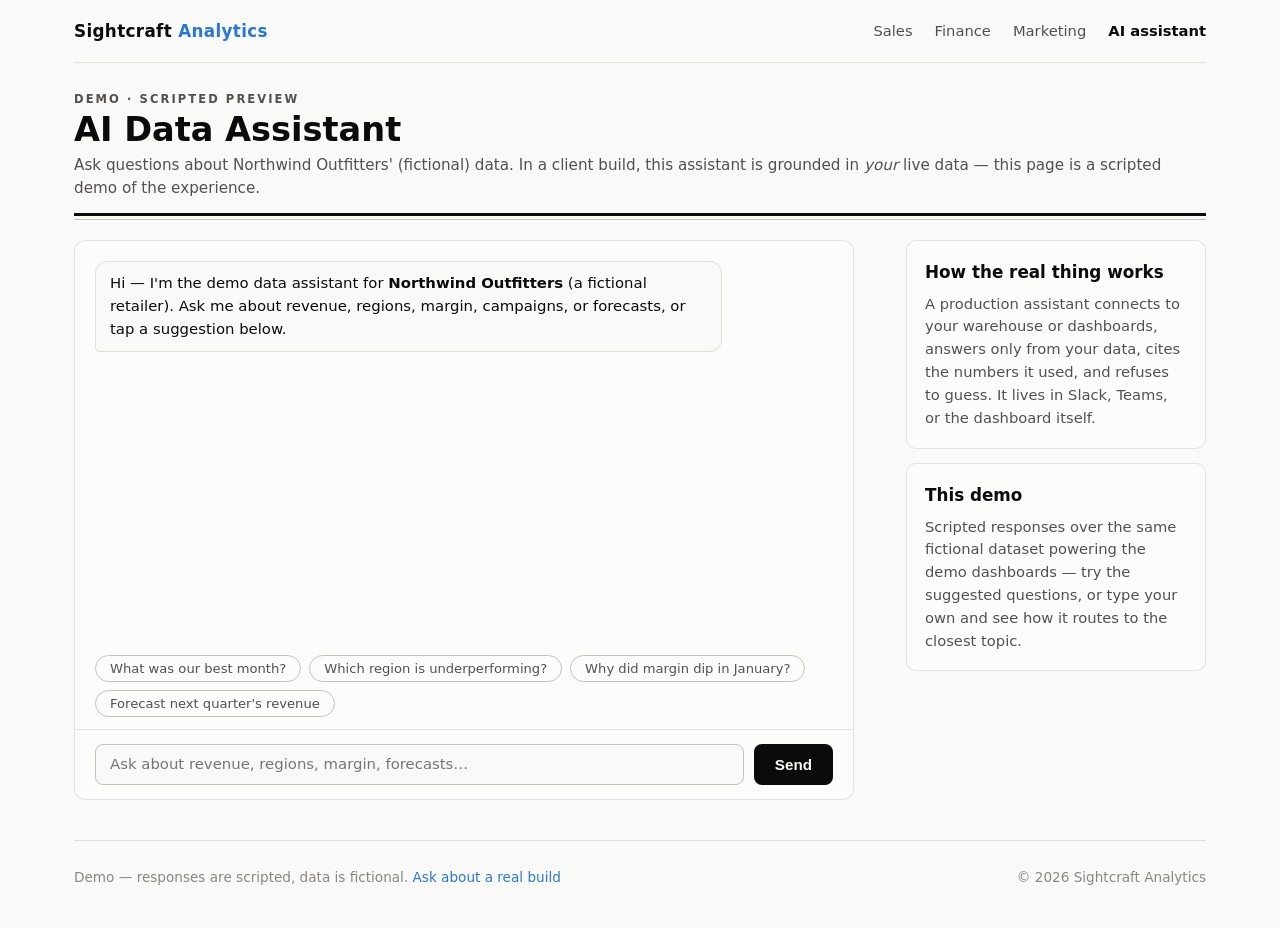
==== chatbot.html @ 7fbf03e6 "Add Sightcraft Analytics showcase site Landing page, three interactive demo dashboards (sales, finan" ====
<!DOCTYPE html>
<html lang="en">
<head>
<meta charset="utf-8">
<meta name="viewport" content="width=device-width, initial-scale=1">
<title>AI Data Assistant — Sightcraft Analytics demo</title>
<link rel="stylesheet" href="assets/style.css">
</head>
<body>
<div class="wrap">

  <header class="nav">
    <a class="brand" href="index.html">Sightcraft<span>&nbsp;Analytics</span></a>
    <nav>
      <a href="dashboards/sales.html">Sales</a>
      <a href="dashboards/finance.html">Finance</a>
      <a href="dashboards/marketing.html">Marketing</a>
      <a href="chatbot.html" class="active">AI assistant</a>
    </nav>
  </header>

  <div style="padding-top:28px; margin-bottom:20px">
    <div class="kicker">Demo · Scripted preview</div>
    <div class="report-title">AI Data Assistant</div>
    <div class="report-sub">Ask questions about Northwind Outfitters' (fictional)
      data. In a client build, this assistant is grounded in <em>your</em> live
      data — this page is a scripted demo of the experience.</div>
    <div class="rule"></div>
    <div class="rule-thin"></div>
  </div>

  <div class="grid" style="grid-template-columns: 1fr 300px; gap:20px; align-items:start">
    <div class="chat-shell">
      <div class="chat-log" id="log"></div>
      <div class="chat-suggest" id="suggest"></div>
      <div class="chat-input-row">
        <input id="q" type="text" placeholder="Ask about revenue, regions, margin, forecasts…"
               autocomplete="off">
        <button class="btn btn-primary" id="send">Send</button>
      </div>
    </div>

    <div>
      <div class="card" style="margin-bottom:14px">
        <h3>How the real thing works</h3>
        <p>A production assistant connects to your warehouse or dashboards,
        answers only from your data, cites the numbers it used, and refuses to
        guess. It lives in Slack, Teams, or the dashboard itself.</p>
      </div>
      <div class="card">
        <h3>This demo</h3>
        <p>Scripted responses over the same fictional dataset powering the demo
        dashboards — try the suggested questions, or type your own and see how
        it routes to the closest topic.</p>
      </div>
    </div>
  </div>

  <footer>
    <div class="foot-grid">
      <div>Demo — responses are scripted, data is fictional. <a href="index.html#contact">Ask about a real build</a></div>
      <div>© 2026 Sightcraft Analytics</div>
    </div>
  </footer>

</div>

<script src="assets/charts.js"></script>
<script src="assets/data.js"></script>
<script>
  const log = document.getElementById("log");
  const suggestBox = document.getElementById("suggest");
  const input = document.getElementById("q");

  const totals = DATA.months.map((_, i) =>
    Object.values(DATA.sales.revenueByRegion).reduce((a, s) => a + s[i], 0));

  const ANSWERS = [
    {
      keys: ["best month", "highest revenue", "peak"],
      label: "What was our best month?",
      html: () => `<strong>December</strong> was the best month of the trailing
        year at <strong>$1.32M</strong> — 12% above the monthly average, driven by
        the holiday peak in the West region ($521K). August is the strongest
        non-holiday month at $1.39M and still climbing.`,
      chart: () => ({ type: "spark", values: totals }),
    },
    {
      keys: ["region", "underperform", "west", "east", "central"],
      label: "Which region is underperforming?",
      html: () => `<strong>East</strong> is the laggard: August revenue of
        <strong>$396K</strong> is up just 8.5% year-over-year vs. West's 43.7%.
        It's also the only region that declined month-over-month (−1.2%). The gap
        is concentrated in the Footwear category — worth a deeper cohort look.`,
      chart: () => ({ type: "spark", values: DATA.sales.revenueByRegion.East }),
    },
    {
      keys: ["margin", "profit", "dip"],
      label: "Why did margin dip in January?",
      html: () => `Gross margin fell from <strong>43.4%</strong> in December to
        <strong>41.5%</strong> in January. Two drivers: post-holiday markdowns on
        Apparel (−1.3pts) and higher freight on restocking (−0.6pts). Margin
        recovered to 44.2% by August as markdowns rolled off.`,
      chart: () => ({ type: "spark", values: DATA.finance.grossMarginPct }),
    },
    {
      keys: ["forecast", "next quarter", "predict", "projection"],
      label: "Forecast next quarter's revenue",
      html: () => `Based on trend plus seasonality, Sep–Nov revenue projects to
        <strong>$4.31M ± $0.19M</strong> (vs. $4.13M last year, +4.4%). West
        carries most of the growth; the model assumes no new store openings.
        <em>In a client build this runs on a real forecasting model, refreshed
        with every data load.</em>`,
      chart: () => ({ type: "spark", values: [...totals, 1408, 1432, 1470] }),
    },
    {
      keys: ["campaign", "roas", "marketing", "ads", "spend"],
      label: "Which campaigns are paying off?",
      html: () => `Email is the quiet winner: <strong>Loyalty Re-engage</strong>
        returned <strong>12.1×</strong> on $3.4K spend. Among paid campaigns,
        Summer Trail Sale leads at 3.9×, while <strong>Back to School (2.4×)</strong>
        is below the 3× target — candidates for creative refresh or budget shift.`,
    },
    {
      keys: ["receivable", "aging", "cash", "owed", "ar "],
      label: "How healthy are our receivables?",
      html: () => `Reasonably healthy: <strong>66.3%</strong> of the $772.7K
        outstanding is current, and only <strong>$48.3K (6.3%)</strong> is past
        60 days — down 8.6% from July. Two accounts make up most of the 90+
        bucket; a reminder sequence is the cheap fix.`,
    },
  ];

  const FALLBACK = `I don't have that in this scripted demo — try one of the
    suggested questions below. <em>A production assistant would query your live
    data to answer this, or tell you clearly when the data can't support an
    answer.</em>`;

  function addMsg(cls, html) {
    const d = document.createElement("div");
    d.className = `msg ${cls}`;
    d.innerHTML = html;
    log.appendChild(d);
    log.scrollTop = log.scrollHeight;
    return d;
  }

  function answer(text) {
    addMsg("user", text);
    const typing = addMsg("bot typing", "Analyzing…");
    const t = text.toLowerCase();
    const hit = ANSWERS.find(a => a.keys.some(k => t.includes(k)));
    setTimeout(() => {
      typing.classList.remove("typing");
      let html = hit ? hit.html() : FALLBACK;
      if (hit && hit.chart) {
        const c = hit.chart();
        html += `<div class="msg-chart">${Charts.sparkSVG(c.values, Charts.css("--accent"), 220, 44)}</div>`;
      }
      typing.innerHTML = html;
      log.scrollTop = log.scrollHeight;
    }, 700);
  }

  // suggestion chips
  ANSWERS.slice(0, 4).forEach(a => {
    const b = document.createElement("button");
    b.className = "chip";
    b.textContent = a.label;
    b.addEventListener("click", () => answer(a.label));
    suggestBox.appendChild(b);
  });

  function submit() {
    const v = input.value.trim();
    if (!v) return;
    input.value = "";
    answer(v);
  }
  document.getElementById("send").addEventListener("click", submit);
  input.addEventListener("keydown", (e) => { if (e.key === "Enter") submit(); });

  addMsg("bot", `Hi — I'm the demo data assistant for
    <strong>Northwind Outfitters</strong> (a fictional retailer). Ask me about
    revenue, regions, margin, campaigns, or forecasts, or tap a suggestion below.`);
</script>

<style>
  @media (max-width: 800px) {
    .grid[style*="300px"] { grid-template-columns: 1fr !important; }
  }
</style>
</body>
</html>
---- assets/style.css ----
/* Sightcraft Analytics — shared styles
   Editorial report aesthetic: cream surfaces, hairline rules, system sans. */

:root {
  color-scheme: light;
  --bg: #f9f9f7;
  --surface: #fcfcfb;
  --ink: #0b0b0b;
  --ink-2: #52514e;
  --muted: #898781;
  --grid: #e1e0d9;
  --baseline: #c3c2b7;
  --border: rgba(11, 11, 11, 0.10);
  --accent: #2a78d6;
  --good: #006300;
  --bad: #d03b3b;
  /* categorical series slots (fixed order — never cycled) */
  --s1: #2a78d6; --s2: #eb6834; --s3: #1baf7a; --s4: #eda100;
  --s5: #e87ba4; --s6: #008300; --s7: #4a3aa7; --s8: #e34948;
  /* sequential ramp for heatmaps (low → high) */
  --heat-1: #cde2fb; --heat-2: #9ec5f4; --heat-3: #6da7ec;
  --heat-4: #3987e5; --heat-5: #256abf; --heat-6: #184f95;
}

@media (prefers-color-scheme: dark) {
  :root {
    color-scheme: dark;
    --bg: #0d0d0d;
    --surface: #1a1a19;
    --ink: #ffffff;
    --ink-2: #c3c2b7;
    --muted: #898781;
    --grid: #2c2c2a;
    --baseline: #383835;
    --border: rgba(255, 255, 255, 0.10);
    --accent: #3987e5;
    --good: #0ca30c;
    --bad: #e66767;
    --s1: #3987e5; --s2: #d95926; --s3: #199e70; --s4: #c98500;
    --s5: #d55181; --s6: #008300; --s7: #9085e9; --s8: #e66767;
    /* on dark, high magnitude = lighter (attention) */
    --heat-1: #184f95; --heat-2: #1c5cab; --heat-3: #2a78d6;
    --heat-4: #3987e5; --heat-5: #6da7ec; --heat-6: #9ec5f4;
  }
}

* { box-sizing: border-box; }

body {
  margin: 0;
  background: var(--bg);
  color: var(--ink);
  font-family: system-ui, -apple-system, "Segoe UI", sans-serif;
  font-size: 16px;
  line-height: 1.55;
}

a { color: var(--accent); text-decoration: none; }
a:hover { text-decoration: underline; }

.wrap { max-width: 1180px; margin: 0 auto; padding: 0 24px; }

/* ------------------------------------------------------------------ nav */
.nav {
  display: flex; align-items: center; justify-content: space-between;
  padding: 18px 0; border-bottom: 1px solid var(--grid);
}
.nav .brand {
  font-weight: 700; font-size: 1.05rem; color: var(--ink);
  letter-spacing: .02em;
}
.nav .brand:hover { text-decoration: none; }
.nav .brand span { color: var(--accent); }
.nav nav { display: flex; gap: 22px; flex-wrap: wrap; }
.nav nav a { color: var(--ink-2); font-size: .92rem; }
.nav nav a:hover { color: var(--ink); text-decoration: none; }
.nav nav a.active { color: var(--ink); font-weight: 600; }

/* ------------------------------------------------------- report header */
.kicker {
  letter-spacing: .18em; text-transform: uppercase;
  font-size: .72rem; font-weight: 600; color: var(--ink-2);
}
.report-title {
  font-size: 2.1rem; font-weight: 700; line-height: 1.15;
  margin: 2px 0 4px;
}
.report-sub { color: var(--ink-2); font-size: .95rem; }
.rule { border-top: 3px solid var(--ink); margin: 12px 0 3px; }
.rule-thin { border-top: 1px solid var(--baseline); margin: 0 0 10px; }

/* ------------------------------------------------------------------ hero */
.hero { padding: 64px 0 36px; }
.hero h1 {
  font-size: clamp(2rem, 4.5vw, 3.1rem);
  font-weight: 700; line-height: 1.12; margin: 10px 0 14px;
  max-width: 720px;
}
.hero p.lede { font-size: 1.15rem; color: var(--ink-2); max-width: 620px; margin: 0 0 26px; }
.cta-row { display: flex; gap: 12px; flex-wrap: wrap; }
.btn {
  display: inline-block; padding: 11px 20px; border-radius: 8px;
  font-weight: 600; font-size: .95rem; border: 1px solid transparent;
  cursor: pointer;
}
.btn-primary { background: var(--ink); color: var(--bg); }
.btn-primary:hover { text-decoration: none; opacity: .85; }
.btn-ghost { border-color: var(--baseline); color: var(--ink); background: transparent; }
.btn-ghost:hover { text-decoration: none; background: var(--surface); }

/* -------------------------------------------------------------- sections */
section { padding: 40px 0; }
.section-head { margin-bottom: 22px; }
.section-head h2 { font-size: 1.5rem; margin: 4px 0 6px; }
.section-head p { color: var(--ink-2); margin: 0; max-width: 640px; }

.grid { display: grid; gap: 16px; }
.grid-3 { grid-template-columns: repeat(3, 1fr); }
.grid-4 { grid-template-columns: repeat(4, 1fr); }
.grid-2 { grid-template-columns: repeat(2, 1fr); }
@media (max-width: 900px) {
  .grid-3, .grid-4 { grid-template-columns: 1fr 1fr; }
}
@media (max-width: 600px) {
  .grid-2, .grid-3, .grid-4 { grid-template-columns: 1fr; }
}

.card {
  background: var(--surface);
  border: 1px solid var(--border);
  border-radius: 10px;
  padding: 18px;
}
.card h3 { margin: 0 0 8px; font-size: 1.05rem; border: 0; padding: 0; }
.card p { margin: 0; color: var(--ink-2); font-size: .92rem; }
.card .tag {
  display: inline-block; font-size: .7rem; font-weight: 600;
  letter-spacing: .12em; text-transform: uppercase; color: var(--muted);
  margin-bottom: 10px;
}

a.card-link { color: inherit; display: block; }
a.card-link:hover { text-decoration: none; border-color: var(--accent); }
a.card-link .go { color: var(--accent); font-size: .88rem; font-weight: 600; margin-top: 12px; display: inline-block; }

/* --------------------------------------------------------------- charts */
.chart-card {
  background: var(--surface); border: 1px solid var(--border);
  border-radius: 10px; padding: 16px 18px;
}
.chart-card h3 { margin: 0; font-size: 1rem; }
.chart-card .chart-sub { color: var(--muted); font-size: .8rem; margin: 2px 0 10px; }
.chart-card svg { display: block; width: 100%; height: auto; }

.legend { display: flex; gap: 16px; flex-wrap: wrap; margin: 4px 0 8px; }
.legend .key { display: flex; align-items: center; gap: 6px; font-size: .8rem; color: var(--ink-2); }
.legend .swatch { width: 10px; height: 10px; border-radius: 3px; display: inline-block; }

/* stat tiles */
.tile {
  background: var(--surface); border: 1px solid var(--border);
  border-radius: 10px; padding: 14px 16px;
}
.tile .label { font-size: .8rem; color: var(--ink-2); }
.tile .value { font-size: 1.7rem; font-weight: 600; line-height: 1.2; margin: 2px 0; }
.tile .delta { font-size: .82rem; font-weight: 600; }
.tile .delta small { color: var(--muted); font-weight: 400; }
.tile .delta.up { color: var(--good); }
.tile .delta.down { color: var(--bad); }
.tile svg { display: block; margin-top: 8px; }

/* shared tooltip */
#viz-tip {
  position: fixed; pointer-events: none; z-index: 50;
  background: var(--surface); border: 1px solid var(--baseline);
  border-radius: 8px; padding: 8px 10px; font-size: .8rem;
  box-shadow: 0 4px 14px rgba(0,0,0,.12);
  display: none; min-width: 120px;
}
#viz-tip .tip-title { font-weight: 600; margin-bottom: 4px; }
#viz-tip .tip-row { display: flex; align-items: center; gap: 6px; justify-content: space-between; }
#viz-tip .tip-row .k { display: flex; align-items: center; gap: 6px; color: var(--ink-2); }
#viz-tip .tip-row .v { font-weight: 600; font-variant-numeric: tabular-nums; }
#viz-tip .swatch { width: 8px; height: 8px; border-radius: 2px; display: inline-block; }

/* filters */
.filters { display: flex; gap: 8px; align-items: center; flex-wrap: wrap; margin: 14px 0 20px; }
.filters .flabel { font-size: .8rem; color: var(--muted); margin-right: 4px; }
.chip {
  border: 1px solid var(--baseline); background: transparent; color: var(--ink-2);
  border-radius: 999px; padding: 5px 14px; font-size: .82rem; cursor: pointer;
  font-family: inherit;
}
.chip:hover { background: var(--surface); }
.chip.active { background: var(--ink); color: var(--bg); border-color: var(--ink); font-weight: 600; }

/* tables */
.data-table { width: 100%; border-collapse: collapse; font-size: .88rem; }
.data-table th {
  text-align: left; font-size: .72rem; text-transform: uppercase;
  letter-spacing: .1em; color: var(--muted); font-weight: 600;
  border-bottom: 1px solid var(--baseline); padding: 8px 10px;
}
.data-table td { padding: 8px 10px; border-bottom: 1px solid var(--grid); }
.data-table td.num { text-align: right; font-variant-numeric: tabular-nums; }
.data-table th.num { text-align: right; }
.data-table .pos { color: var(--good); font-weight: 600; }
.data-table .neg { color: var(--bad); font-weight: 600; }
.table-scroll { overflow-x: auto; }

/* steps (how it works) */
.step { display: flex; gap: 14px; }
.step .n {
  flex: 0 0 34px; height: 34px; border-radius: 50%;
  border: 1px solid var(--baseline); display: flex; align-items: center;
  justify-content: center; font-weight: 700; font-size: .95rem;
}
.step h3 { margin: 4px 0 4px; font-size: 1rem; }
.step p { margin: 0; color: var(--ink-2); font-size: .9rem; }

/* ---------------------------------------------------------------- chat */
.chat-shell {
  background: var(--surface); border: 1px solid var(--border);
  border-radius: 12px; display: flex; flex-direction: column;
  height: 560px; max-width: 780px;
}
.chat-log { flex: 1; overflow-y: auto; padding: 20px; display: flex; flex-direction: column; gap: 14px; }
.msg { max-width: 85%; padding: 10px 14px; border-radius: 12px; font-size: .93rem; }
.msg.user { align-self: flex-end; background: var(--ink); color: var(--bg); border-bottom-right-radius: 4px; }
.msg.bot { align-self: flex-start; background: var(--bg); border: 1px solid var(--grid); border-bottom-left-radius: 4px; }
.msg.bot .msg-chart { margin-top: 10px; }
.msg.bot table { margin-top: 8px; }
.chat-suggest { display: flex; gap: 8px; flex-wrap: wrap; padding: 0 20px 12px; }
.chat-input-row { display: flex; gap: 10px; padding: 14px 20px; border-top: 1px solid var(--grid); }
.chat-input-row input {
  flex: 1; border: 1px solid var(--baseline); border-radius: 8px;
  padding: 10px 14px; font-size: .93rem; background: var(--bg); color: var(--ink);
  font-family: inherit;
}
.chat-input-row input:focus { outline: 2px solid var(--accent); border-color: transparent; }
.typing { color: var(--muted); font-style: italic; }

/* -------------------------------------------------------------- footer */
footer {
  border-top: 1px solid var(--grid); margin-top: 40px;
  padding: 26px 0 40px; color: var(--muted); font-size: .85rem;
}
footer .foot-grid { display: flex; justify-content: space-between; gap: 20px; flex-wrap: wrap; }
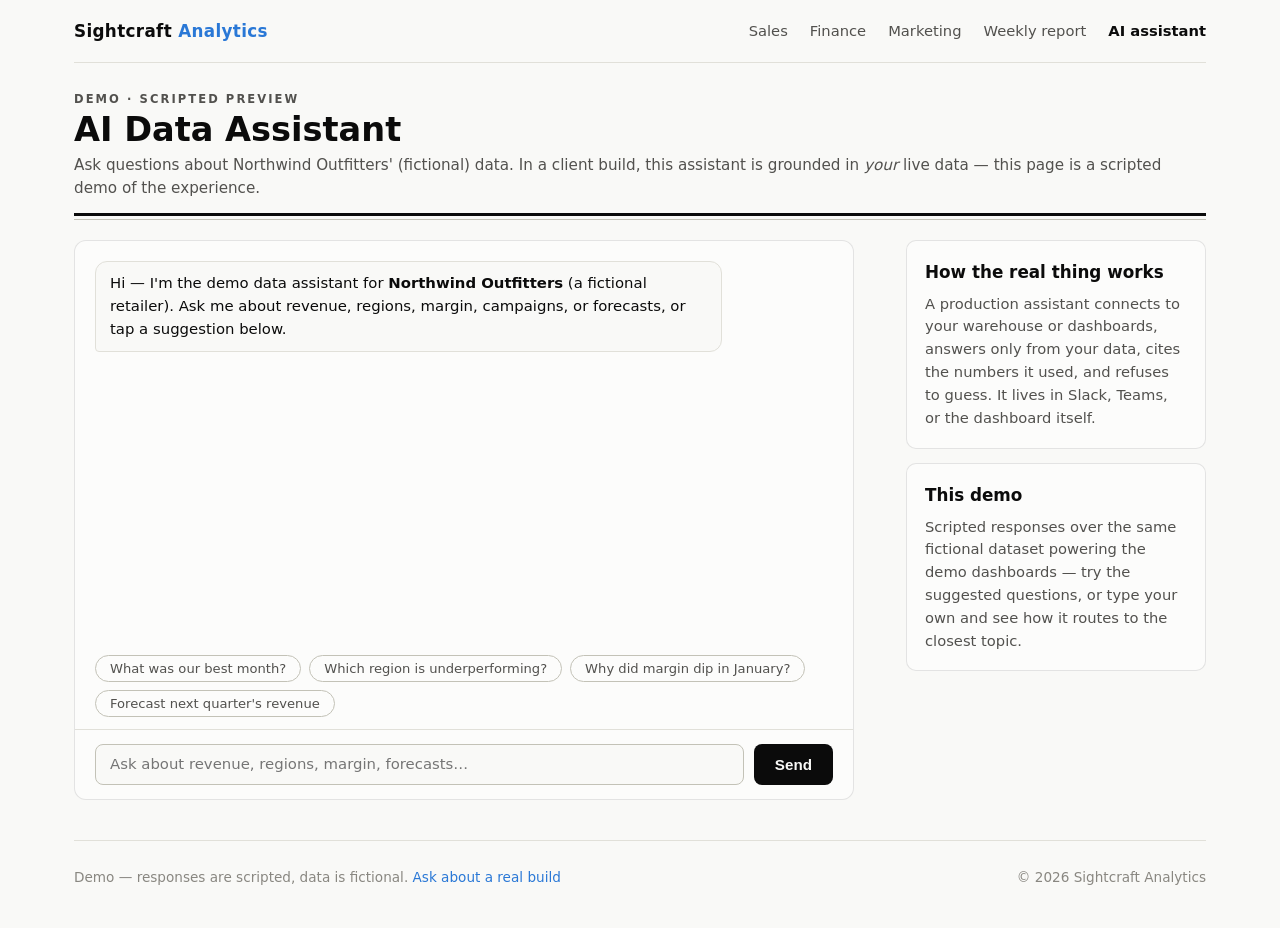
==== commit 00b77efe: "Add Weekly Business Review demo report New reports/weekly.html: executive summary narrative, headlin" ====
--- a/chatbot.html
+++ b/chatbot.html
@@ -15,6 +15,7 @@
       <a href="dashboards/sales.html">Sales</a>
       <a href="dashboards/finance.html">Finance</a>
       <a href="dashboards/marketing.html">Marketing</a>
+      <a href="reports/weekly.html">Weekly report</a>
       <a href="chatbot.html" class="active">AI assistant</a>
     </nav>
   </header>
--- a/assets/style.css
+++ b/assets/style.css
@@ -240,6 +240,67 @@
 .chat-input-row input:focus { outline: 2px solid var(--accent); border-color: transparent; }
 .typing { color: var(--muted); font-style: italic; }
 
+/* ------------------------------------------------------- weekly report */
+.exec-summary {
+  background: var(--surface); border: 1px solid var(--border);
+  border-left: 4px solid var(--accent); border-radius: 10px;
+  padding: 22px 26px; margin: 20px 0;
+}
+.exec-summary p { margin: 0 0 12px; font-size: 1.02rem; line-height: 1.65; }
+.exec-summary p:last-child { margin-bottom: 0; }
+.exec-cols { display: grid; grid-template-columns: 1fr 1fr; gap: 20px; margin-top: 16px; }
+@media (max-width: 700px) { .exec-cols { grid-template-columns: 1fr; } }
+.exec-cols h4 {
+  margin: 0 0 8px; font-size: .72rem; text-transform: uppercase;
+  letter-spacing: .12em; color: var(--muted);
+}
+.exec-cols ul { margin: 0; padding-left: 18px; }
+.exec-cols li { margin-bottom: 6px; font-size: .92rem; color: var(--ink-2); }
+.exec-cols li strong { color: var(--ink); }
+
+.report-section { margin: 34px 0; }
+.report-section .sec-head {
+  display: flex; align-items: baseline; gap: 12px;
+  border-bottom: 2px solid var(--ink); padding-bottom: 6px; margin-bottom: 4px;
+}
+.report-section .sec-head .sec-num {
+  font-size: .8rem; font-weight: 700; color: var(--muted);
+}
+.report-section .sec-head h2 { margin: 0; font-size: 1.25rem; }
+.report-section .sec-lede { color: var(--ink-2); font-size: .95rem; margin: 10px 0 16px; max-width: 760px; }
+.report-section .sec-lede strong { color: var(--ink); }
+
+details.drill {
+  border: 1px solid var(--border); border-radius: 10px;
+  background: var(--surface); margin-top: 12px;
+}
+details.drill > summary {
+  cursor: pointer; list-style: none; padding: 13px 18px;
+  font-size: .9rem; font-weight: 600; color: var(--accent);
+  display: flex; align-items: center; gap: 8px;
+}
+details.drill > summary::-webkit-details-marker { display: none; }
+details.drill > summary::before { content: "▸"; transition: transform .15s; }
+details.drill[open] > summary::before { transform: rotate(90deg); }
+details.drill > summary .hint { color: var(--muted); font-weight: 400; margin-left: auto; font-size: .8rem; }
+details.drill .drill-body { padding: 4px 18px 18px; border-top: 1px solid var(--grid); }
+details.drill .drill-body .chart-sub { color: var(--muted); font-size: .8rem; margin: 10px 0; }
+
+.actions-list { counter-reset: act; list-style: none; padding: 0; margin: 0; }
+.actions-list li {
+  counter-increment: act; display: flex; gap: 14px;
+  padding: 14px 0; border-bottom: 1px solid var(--grid);
+}
+.actions-list li:last-child { border-bottom: 0; }
+.actions-list li::before {
+  content: counter(act);
+  flex: 0 0 28px; height: 28px; border-radius: 50%;
+  background: var(--ink); color: var(--bg); font-weight: 700; font-size: .85rem;
+  display: flex; align-items: center; justify-content: center;
+}
+.actions-list .act-body { font-size: .93rem; color: var(--ink-2); }
+.actions-list .act-body strong { color: var(--ink); display: block; margin-bottom: 2px; }
+
 /* -------------------------------------------------------------- footer */
 footer {
   border-top: 1px solid var(--grid); margin-top: 40px;
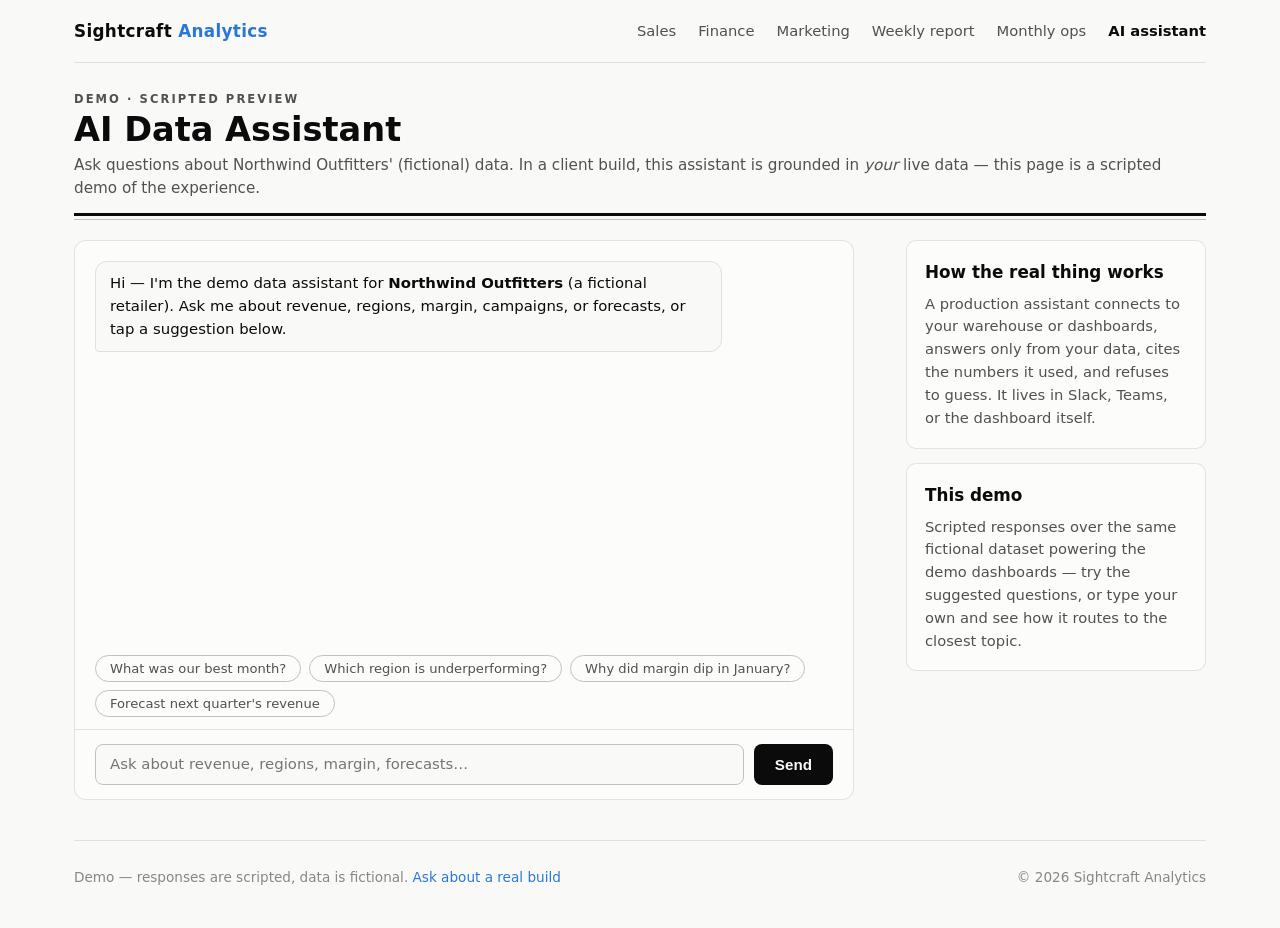
==== commit f3ea5ef8: "Add Monthly Operations Review demo report New reports/monthly-ops.html: exec summary, fulfillment/in" ====
--- a/chatbot.html
+++ b/chatbot.html
@@ -16,6 +16,7 @@
       <a href="dashboards/finance.html">Finance</a>
       <a href="dashboards/marketing.html">Marketing</a>
       <a href="reports/weekly.html">Weekly report</a>
+      <a href="reports/monthly-ops.html">Monthly ops</a>
       <a href="chatbot.html" class="active">AI assistant</a>
     </nav>
   </header>
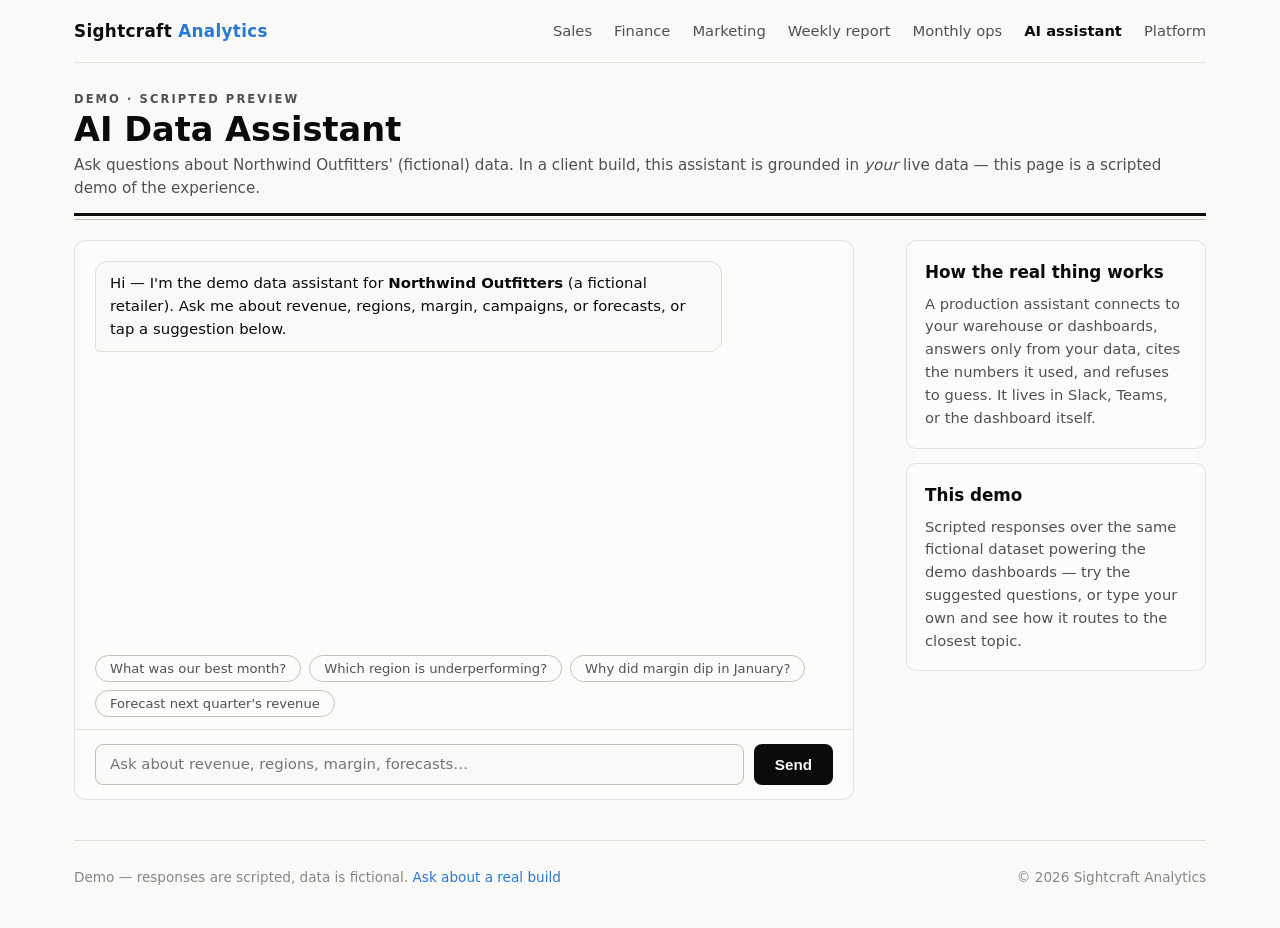
==== commit 676e4133: "Add a customer-facing explainer for the platform architecture New platform.html translates the layer" ====
--- a/chatbot.html
+++ b/chatbot.html
@@ -18,6 +18,7 @@
       <a href="reports/weekly.html">Weekly report</a>
       <a href="reports/monthly-ops.html">Monthly ops</a>
       <a href="chatbot.html" class="active">AI assistant</a>
+      <a href="platform.html">Platform</a>
     </nav>
   </header>
 
--- a/assets/style.css
+++ b/assets/style.css
@@ -14,6 +14,11 @@
   --accent: #2a78d6;
   --good: #006300;
   --bad: #d03b3b;
+  /* status palette — fixed, mode-invariant; ships with icon/label, never color alone */
+  --status-good: #0ca30c;
+  --status-warning: #fab219;
+  --status-serious: #ec835a;
+  --status-critical: #d03b3b;
   /* categorical series slots (fixed order — never cycled) */
   --s1: #2a78d6; --s2: #eb6834; --s3: #1baf7a; --s4: #eda100;
   --s5: #e87ba4; --s6: #008300; --s7: #4a3aa7; --s8: #e34948;
@@ -258,6 +263,36 @@
 .exec-cols li { margin-bottom: 6px; font-size: .92rem; color: var(--ink-2); }
 .exec-cols li strong { color: var(--ink); }
 
+/* exec summary + scorecard, side by side */
+.summary-row { display: flex; align-items: stretch; gap: 20px; margin: 20px 0; }
+.summary-row .exec-summary { flex: 1.5 1 0; margin: 0; min-width: 0; }
+.summary-row .scorecard-panel { flex: 1 1 0; min-width: 280px; margin: 0; }
+@media (max-width: 860px) { .summary-row { flex-direction: column; } }
+
+.scorecard-panel {
+  background: var(--surface); border: 1px solid var(--border); border-radius: 10px;
+  padding: 22px 24px; display: flex; flex-direction: column;
+}
+.health-score {
+  display: flex; align-items: center; gap: 12px;
+  padding-bottom: 14px; margin-bottom: 14px; border-bottom: 1px solid var(--grid);
+}
+.health-score .dot { width: 15px; height: 15px; border-radius: 50%; flex: 0 0 15px; }
+.health-score.healthy .dot { background: var(--status-good); }
+.health-score.neutral .dot { background: var(--muted); }
+.health-score.soft .dot { background: var(--status-warning); }
+.health-score .hs-label { font-size: 1.12rem; font-weight: 700; color: var(--ink); line-height: 1.2; }
+.health-score .hs-sub { font-size: .78rem; color: var(--ink-2); margin-top: 2px; }
+
+.panel-scorecard { width: 100%; border-collapse: collapse; font-size: .85rem; }
+.panel-scorecard td { padding: 9px 0; border-bottom: 1px solid var(--grid); vertical-align: top; }
+.panel-scorecard tr:last-child td { border-bottom: 0; }
+.panel-scorecard .m-name { font-weight: 600; color: var(--ink); }
+.panel-scorecard .m-target { display: block; font-weight: 400; font-size: .74rem; color: var(--muted); margin-top: 1px; }
+.panel-scorecard .m-actual { text-align: right; font-weight: 600; font-variant-numeric: tabular-nums; white-space: nowrap; padding-left: 10px; }
+.panel-scorecard .m-delta { display: block; font-weight: 400; font-size: .74rem; color: var(--muted); margin-top: 1px; }
+.panel-scorecard .m-status { text-align: right; padding-left: 10px; white-space: nowrap; }
+
 .report-section { margin: 34px 0; }
 .report-section .sec-head {
   display: flex; align-items: baseline; gap: 12px;
@@ -298,8 +333,56 @@
   background: var(--ink); color: var(--bg); font-weight: 700; font-size: .85rem;
   display: flex; align-items: center; justify-content: center;
 }
-.actions-list .act-body { font-size: .93rem; color: var(--ink-2); }
+.actions-list .act-body { font-size: .93rem; color: var(--ink-2); flex: 1; }
 .actions-list .act-body strong { color: var(--ink); display: block; margin-bottom: 2px; }
+.actions-list .act-meta { display: flex; gap: 8px; margin-top: 8px; flex-wrap: wrap; }
+.actions-list .act-meta span {
+  font-size: .72rem; font-weight: 600; padding: 3px 9px; border-radius: 6px;
+  background: var(--bg); border: 1px solid var(--grid); color: var(--ink-2);
+}
+.actions-list .act-meta .tag-owner::before { content: "Owner · "; color: var(--muted); font-weight: 400; }
+.actions-list .act-meta .tag-due::before { content: "Due · "; color: var(--muted); font-weight: 400; }
+
+/* --------------------------------------------------- ops review scorecard */
+.report-mode {
+  display: inline-flex; align-items: center; gap: 6px;
+  font-size: .72rem; font-weight: 700; letter-spacing: .06em; text-transform: uppercase;
+  padding: 4px 11px; border-radius: 999px; border: 1px solid var(--baseline); color: var(--ink-2);
+}
+
+.rag { display: inline-flex; align-items: center; gap: 7px; font-size: .85rem; font-weight: 600; color: var(--ink-2); white-space: nowrap; }
+.rag .dot { width: 9px; height: 9px; border-radius: 50%; flex: 0 0 9px; }
+.rag.good .dot { background: var(--status-good); }
+.rag.watch .dot { background: var(--status-warning); }
+.rag.behind .dot { background: var(--status-critical); }
+
+.glossary-card { font-size: .85rem; }
+.glossary-card dl { display: grid; grid-template-columns: max-content 1fr; gap: 6px 14px; margin: 0; }
+.glossary-card dt { font-weight: 700; color: var(--ink); grid-column: 1; }
+.glossary-card dd { margin: 0; color: var(--ink-2); grid-column: 2; }
+@media (max-width: 640px) {
+  .glossary-card dl { grid-template-columns: 1fr; }
+  .glossary-card dd { margin-bottom: 6px; }
+}
+
+/* ------------------------------------------------------- platform flow */
+.flow { display: flex; align-items: stretch; gap: 0; margin: 24px 0; }
+.flow-step {
+  flex: 1; min-width: 0; background: var(--surface); border: 1px solid var(--border);
+  border-radius: 10px; padding: 20px 18px;
+}
+.flow-step .flow-n {
+  width: 30px; height: 30px; border-radius: 50%; background: var(--ink); color: var(--bg);
+  display: flex; align-items: center; justify-content: center; font-weight: 700;
+  font-size: .9rem; margin-bottom: 12px;
+}
+.flow-step h3 { margin: 0 0 6px; font-size: 1rem; }
+.flow-step p { margin: 0; font-size: .85rem; color: var(--ink-2); line-height: 1.55; }
+.flow-arrow { flex: 0 0 28px; display: flex; align-items: center; justify-content: center; color: var(--muted); font-size: 1.3rem; }
+@media (max-width: 980px) {
+  .flow { flex-direction: column; }
+  .flow-arrow { transform: rotate(90deg); padding: 6px 0; }
+}
 
 /* -------------------------------------------------------------- footer */
 footer {
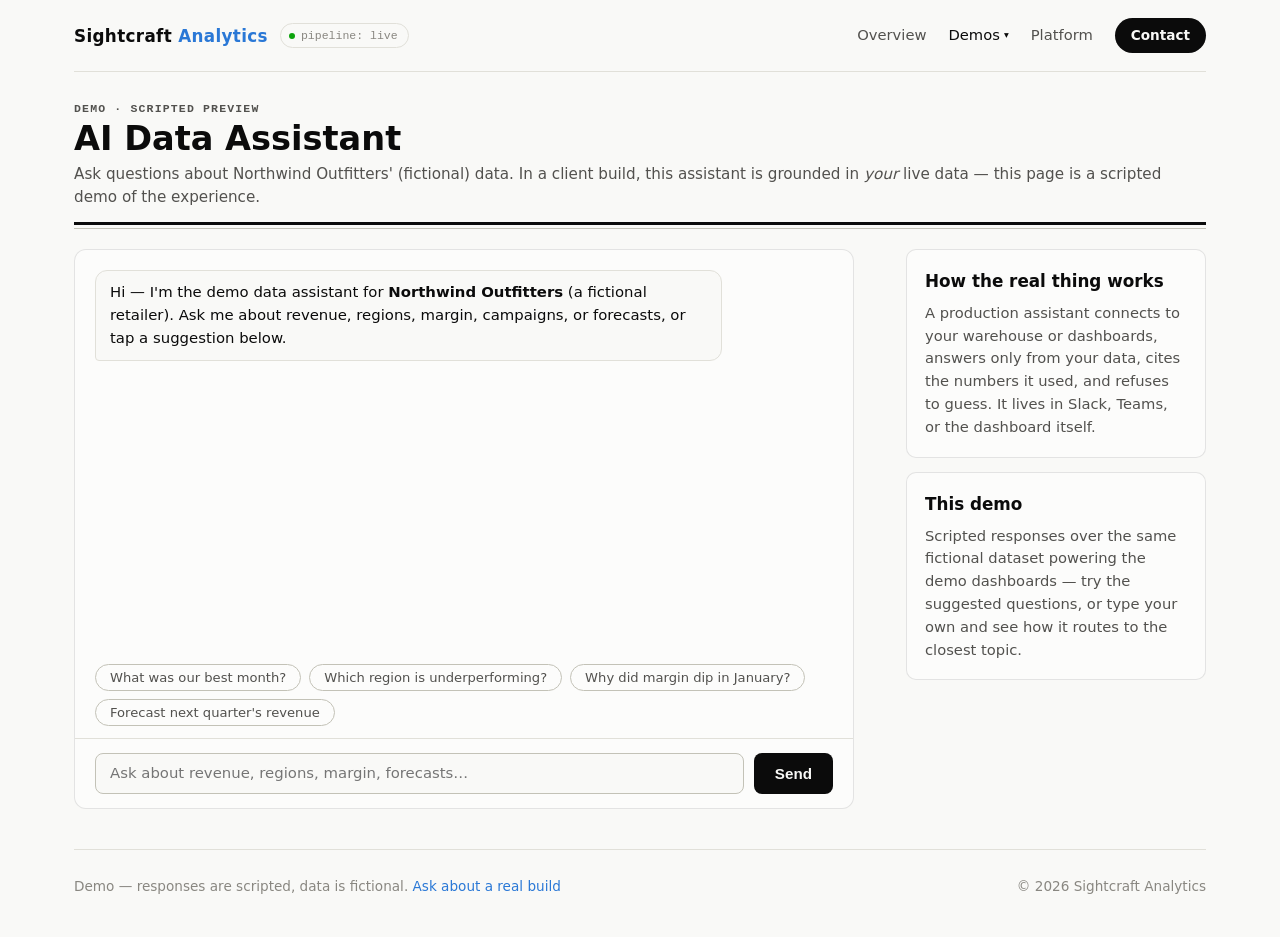
==== commit db867ecd: "Give the site a techier look and simplify navigation site-wide Visual: monospace accents on kickers/" ====
--- a/chatbot.html
+++ b/chatbot.html
@@ -9,18 +9,8 @@
 <body>
 <div class="wrap">
 
-  <header class="nav">
-    <a class="brand" href="index.html">Sightcraft<span>&nbsp;Analytics</span></a>
-    <nav>
-      <a href="dashboards/sales.html">Sales</a>
-      <a href="dashboards/finance.html">Finance</a>
-      <a href="dashboards/marketing.html">Marketing</a>
-      <a href="reports/weekly.html">Weekly report</a>
-      <a href="reports/monthly-ops.html">Monthly ops</a>
-      <a href="chatbot.html" class="active">AI assistant</a>
-      <a href="platform.html">Platform</a>
-    </nav>
-  </header>
+  <div id="site-nav"></div>
+  <script src="assets/nav.js" data-base="" data-active="chatbot"></script>
 
   <div style="padding-top:28px; margin-bottom:20px">
     <div class="kicker">Demo · Scripted preview</div>
--- a/assets/style.css
+++ b/assets/style.css
@@ -12,6 +12,9 @@
   --baseline: #c3c2b7;
   --border: rgba(11, 11, 11, 0.10);
   --accent: #2a78d6;
+  --accent-glow: rgba(42, 120, 214, 0.28);
+  --mono: ui-monospace, "SF Mono", "Cascadia Code", "Consolas", monospace;
+  --dot-grid: radial-gradient(rgba(11, 11, 11, 0.08) 1px, transparent 1px);
   --good: #006300;
   --bad: #d03b3b;
   /* status palette — fixed, mode-invariant; ships with icon/label, never color alone */
@@ -39,6 +42,8 @@
     --baseline: #383835;
     --border: rgba(255, 255, 255, 0.10);
     --accent: #3987e5;
+    --accent-glow: rgba(57, 135, 229, 0.35);
+    --dot-grid: radial-gradient(rgba(255, 255, 255, 0.09) 1px, transparent 1px);
     --good: #0ca30c;
     --bad: #e66767;
     --s1: #3987e5; --s2: #d95926; --s3: #199e70; --s4: #c98500;
@@ -76,14 +81,72 @@
 }
 .nav .brand:hover { text-decoration: none; }
 .nav .brand span { color: var(--accent); }
-.nav nav { display: flex; gap: 22px; flex-wrap: wrap; }
+.nav .brand-group { display: flex; align-items: center; gap: 12px; }
+.nav nav { display: flex; gap: 22px; flex-wrap: wrap; align-items: center; }
 .nav nav a { color: var(--ink-2); font-size: .92rem; }
 .nav nav a:hover { color: var(--ink); text-decoration: none; }
 .nav nav a.active { color: var(--ink); font-weight: 600; }
+@media (max-width: 640px) {
+  .nav { flex-wrap: wrap; row-gap: 12px; }
+  .nav nav { flex-direction: column; align-items: flex-start; width: 100%; gap: 14px; }
+  .nav-dropdown { align-self: stretch; }
+}
+
+.nav-dropdown { position: relative; }
+.nav-dd-btn {
+  background: none; border: none; font: inherit; color: var(--ink-2); font-size: .92rem;
+  cursor: pointer; display: inline-flex; align-items: center; gap: 4px; padding: 0;
+}
+.nav-dd-btn:hover, .nav-dd-btn.active { color: var(--ink); }
+.nav-dd-btn .caret { font-size: .65em; transition: transform .15s ease; }
+.nav-dropdown.open .caret { transform: rotate(180deg); }
+.nav-dd-menu {
+  position: absolute; top: calc(100% + 14px); left: 50%; transform: translateX(-50%);
+  background: var(--surface); border: 1px solid var(--border); border-radius: 10px;
+  padding: 6px; min-width: 220px; box-shadow: 0 12px 32px rgba(0,0,0,.14);
+  display: none; flex-direction: column; z-index: 40;
+}
+.nav-dropdown.open .nav-dd-menu { display: flex; }
+.nav-dd-menu a {
+  padding: 8px 12px; border-radius: 6px; font-size: .88rem; color: var(--ink-2) !important;
+  font-weight: 400 !important;
+}
+.nav-dd-menu a:hover { background: var(--bg); color: var(--ink) !important; text-decoration: none; }
+.nav-dd-menu a.active { color: var(--ink) !important; font-weight: 600 !important; background: var(--bg); }
+@media (max-width: 640px) {
+  .nav-dd-menu { left: 0; right: auto; transform: none; min-width: 200px; }
+}
+
+.nav-cta {
+  background: var(--ink); color: var(--bg) !important; padding: 7px 16px !important;
+  border-radius: 999px; font-size: .85rem !important; font-weight: 600 !important;
+  transition: opacity .15s ease, transform .15s ease;
+}
+.nav-cta:hover { text-decoration: none !important; opacity: .88; transform: translateY(-1px); }
+
+.status-pill {
+  display: inline-flex; align-items: center; gap: 6px;
+  font-family: var(--mono); font-size: .72rem; color: var(--muted);
+  border: 1px solid var(--grid); border-radius: 999px; padding: 3px 10px 3px 8px;
+}
+.status-pill .live-dot {
+  width: 6px; height: 6px; border-radius: 50%; background: var(--status-good);
+  box-shadow: 0 0 0 0 rgba(12, 163, 12, .5);
+  animation: pulse-dot 2s ease-out infinite;
+}
+@keyframes pulse-dot {
+  0%   { box-shadow: 0 0 0 0 rgba(12, 163, 12, .45); }
+  70%  { box-shadow: 0 0 0 6px rgba(12, 163, 12, 0); }
+  100% { box-shadow: 0 0 0 0 rgba(12, 163, 12, 0); }
+}
+@media (prefers-reduced-motion: reduce) {
+  .status-pill .live-dot { animation: none; }
+}
 
 /* ------------------------------------------------------- report header */
 .kicker {
-  letter-spacing: .18em; text-transform: uppercase;
+  font-family: var(--mono);
+  letter-spacing: .1em; text-transform: uppercase;
   font-size: .72rem; font-weight: 600; color: var(--ink-2);
 }
 .report-title {
@@ -95,7 +158,21 @@
 .rule-thin { border-top: 1px solid var(--baseline); margin: 0 0 10px; }
 
 /* ------------------------------------------------------------------ hero */
-.hero { padding: 64px 0 36px; }
+.hero-band {
+  position: relative; overflow: hidden;
+  background-image: var(--dot-grid);
+  background-size: 22px 22px;
+  -webkit-mask-image: linear-gradient(to bottom, black 55%, transparent 100%);
+          mask-image: linear-gradient(to bottom, black 55%, transparent 100%);
+}
+.hero-band::before {
+  content: ""; position: absolute; top: -220px; left: 50%; transform: translateX(-38%);
+  width: 640px; height: 640px; border-radius: 50%; pointer-events: none;
+  background: radial-gradient(circle, var(--accent-glow) 0%, transparent 68%);
+}
+.hero { position: relative; padding: 64px 0 36px; }
+.hero-inner { display: grid; grid-template-columns: 1.15fr 1fr; gap: 36px; align-items: center; }
+@media (max-width: 900px) { .hero-inner { grid-template-columns: 1fr; } }
 .hero h1 {
   font-size: clamp(2rem, 4.5vw, 3.1rem);
   font-weight: 700; line-height: 1.12; margin: 10px 0 14px;
@@ -106,12 +183,40 @@
 .btn {
   display: inline-block; padding: 11px 20px; border-radius: 8px;
   font-weight: 600; font-size: .95rem; border: 1px solid transparent;
-  cursor: pointer;
+  cursor: pointer; transition: transform .15s ease, box-shadow .15s ease, opacity .15s ease;
 }
 .btn-primary { background: var(--ink); color: var(--bg); }
-.btn-primary:hover { text-decoration: none; opacity: .85; }
+.btn-primary:hover {
+  text-decoration: none; opacity: .9; transform: translateY(-1px);
+  box-shadow: 0 6px 20px var(--accent-glow);
+}
 .btn-ghost { border-color: var(--baseline); color: var(--ink); background: transparent; }
-.btn-ghost:hover { text-decoration: none; background: var(--surface); }
+.btn-ghost:hover { text-decoration: none; background: var(--surface); transform: translateY(-1px); }
+
+/* terminal mockup — always dark, like a code editor, regardless of page theme */
+.terminal {
+  background: #0d0f12; border: 1px solid rgba(255,255,255,0.08); border-radius: 12px;
+  overflow: hidden; box-shadow: 0 20px 50px rgba(0,0,0,0.25), 0 0 0 1px rgba(255,255,255,0.02);
+  font-family: var(--mono); font-size: .82rem;
+}
+.terminal .term-bar {
+  display: flex; align-items: center; gap: 6px; padding: 10px 14px;
+  border-bottom: 1px solid rgba(255,255,255,0.08); background: rgba(255,255,255,0.02);
+}
+.terminal .term-dot { width: 9px; height: 9px; border-radius: 50%; background: rgba(255,255,255,0.18); }
+.terminal .term-title { margin-left: 6px; color: rgba(255,255,255,0.35); font-size: .74rem; }
+.terminal .term-body { padding: 16px 18px 20px; color: #c3c8d1; line-height: 1.7; }
+.terminal .t-cmd { color: #7fd0ff; }
+.terminal .t-muted { color: rgba(255,255,255,0.35); }
+.terminal .t-key { color: #9db3ff; }
+.terminal .t-str { color: #8fe3a8; }
+.terminal .t-num { color: #ffcb7d; }
+.terminal .t-cursor {
+  display: inline-block; width: 7px; height: 1.1em; background: #7fd0ff;
+  vertical-align: text-bottom; margin-left: 2px; animation: term-blink 1s step-end infinite;
+}
+@keyframes term-blink { 50% { opacity: 0; } }
+@media (prefers-reduced-motion: reduce) { .terminal .t-cursor { animation: none; } }
 
 /* -------------------------------------------------------------- sections */
 section { padding: 40px 0; }
@@ -135,24 +240,30 @@
   border: 1px solid var(--border);
   border-radius: 10px;
   padding: 18px;
+  transition: transform .15s ease, border-color .15s ease, box-shadow .15s ease;
 }
 .card h3 { margin: 0 0 8px; font-size: 1.05rem; border: 0; padding: 0; }
 .card p { margin: 0; color: var(--ink-2); font-size: .92rem; }
 .card .tag {
-  display: inline-block; font-size: .7rem; font-weight: 600;
-  letter-spacing: .12em; text-transform: uppercase; color: var(--muted);
+  display: inline-block; font-family: var(--mono); font-size: .7rem; font-weight: 600;
+  letter-spacing: .06em; text-transform: uppercase; color: var(--muted);
   margin-bottom: 10px;
 }
 
 a.card-link { color: inherit; display: block; }
-a.card-link:hover { text-decoration: none; border-color: var(--accent); }
+a.card-link:hover {
+  text-decoration: none; border-color: var(--accent);
+  transform: translateY(-3px); box-shadow: 0 12px 28px var(--accent-glow);
+}
 a.card-link .go { color: var(--accent); font-size: .88rem; font-weight: 600; margin-top: 12px; display: inline-block; }
 
 /* --------------------------------------------------------------- charts */
 .chart-card {
   background: var(--surface); border: 1px solid var(--border);
   border-radius: 10px; padding: 16px 18px;
-}
+  transition: border-color .15s ease, box-shadow .15s ease;
+}
+.chart-card:hover { border-color: var(--baseline); box-shadow: 0 8px 20px rgba(0,0,0,0.06); }
 .chart-card h3 { margin: 0; font-size: 1rem; }
 .chart-card .chart-sub { color: var(--muted); font-size: .8rem; margin: 2px 0 10px; }
 .chart-card svg { display: block; width: 100%; height: auto; }
@@ -165,7 +276,9 @@
 .tile {
   background: var(--surface); border: 1px solid var(--border);
   border-radius: 10px; padding: 14px 16px;
-}
+  transition: border-color .15s ease, box-shadow .15s ease;
+}
+.tile:hover { border-color: var(--baseline); box-shadow: 0 8px 20px rgba(0,0,0,0.06); }
 .tile .label { font-size: .8rem; color: var(--ink-2); }
 .tile .value { font-size: 1.7rem; font-weight: 600; line-height: 1.2; margin: 2px 0; }
 .tile .delta { font-size: .82rem; font-weight: 600; }
@@ -345,8 +458,8 @@
 
 /* --------------------------------------------------- ops review scorecard */
 .report-mode {
-  display: inline-flex; align-items: center; gap: 6px;
-  font-size: .72rem; font-weight: 700; letter-spacing: .06em; text-transform: uppercase;
+  display: inline-flex; align-items: center; gap: 6px; font-family: var(--mono);
+  font-size: .72rem; font-weight: 700; letter-spacing: .04em; text-transform: uppercase;
   padding: 4px 11px; border-radius: 999px; border: 1px solid var(--baseline); color: var(--ink-2);
 }
 
